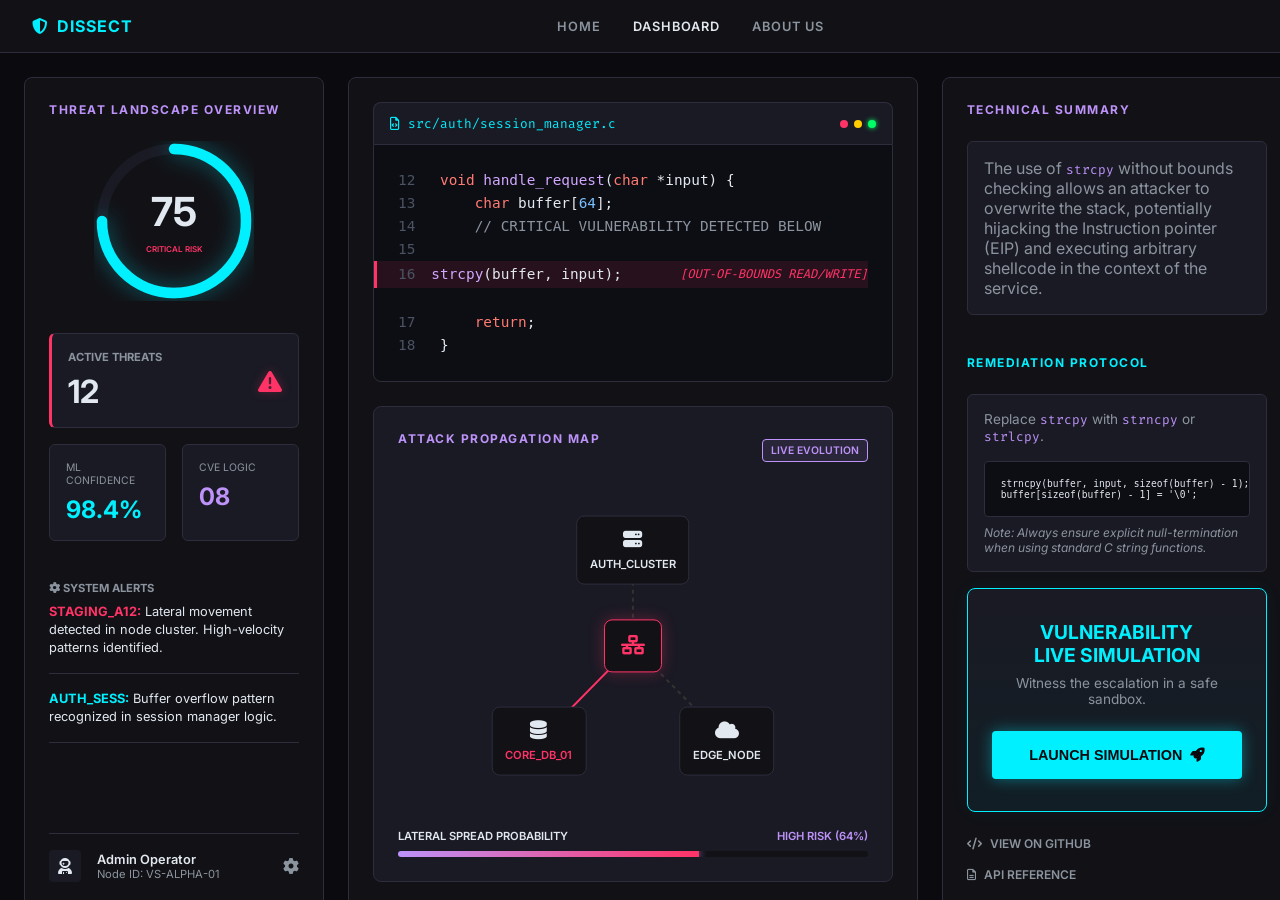
==== frontend/dashboard.html @ 40d9c66f "Add files via upload" ====
<!DOCTYPE html>
<html lang="en">
<head>
    <meta charset="UTF-8">
    <meta name="viewport" content="width=device-width, initial-scale=1.0">
    <title>Dissect Dashboard</title>
    <link href="https://fonts.googleapis.com/css2?family=Inter:wght@400;500;600;700&family=Fira+Code:wght@400;500&display=swap" rel="stylesheet">
    <link rel="stylesheet" href="https://cdnjs.cloudflare.com/ajax/libs/font-awesome/6.4.0/css/all.min.css">
    <link rel="stylesheet" href="stylesD.css">
</head>
<body>
    <nav class="topbar">
        <div class="brand">
            <i class="fa-solid fa-shield-halved brand-icon"></i>
            <span>DISSECT</span>
        </div>
        <ul class="nav-links">
            <li>HOME</li>
            <li class="active">DASHBOARD</li>
            <li>ABOUT US</li>
        </ul>
        <div class="top-status">
        </div>
    </nav>

    <main class="dashboard">
        
        <aside class="panel left-panel">
            <h2 class="panel-title">THREAT LANDSCAPE OVERVIEW</h2>
            
            <div class="gauge-container">
                <svg class="gauge-svg" viewBox="0 0 120 120">
                    <circle class="gauge-bg" cx="60" cy="60" r="54"></circle>
                    <circle class="gauge-progress" cx="60" cy="60" r="54"></circle>
                </svg>
                <div class="gauge-text">
                    <span class="gauge-number">75</span>
                    <span class="gauge-label">CRITICAL RISK</span>
                </div>
            </div>

            <div class="card active-threats">
                <div>
                    <h3 class="card-subtitle">ACTIVE THREATS</h3>
                    <div class="threat-count">12</div>
                </div>
                <i class="fa-solid fa-triangle-exclamation warning-icon"></i>
            </div>

            <div class="metrics-grid">
                <div class="metric-box">
                    <span class="metric-label">ML CONFIDENCE</span>
                    <span class="metric-value cyan-text">98.4%</span>
                </div>
                <div class="metric-box">
                    <span class="metric-label">CVE LOGIC</span>
                    <span class="metric-value purple-text">08</span>
                </div>
            </div>

            <div class="system-alerts">
                <h3 class="card-subtitle"><i class="fa-solid fa-gear"></i> SYSTEM ALERTS</h3>
                <div class="alert-item">
                    <span class="alert-tag red-text">STAGING_A12:</span> Lateral movement detected in node cluster. High-velocity patterns identified.
                </div>
                <div class="alert-item">
                    <span class="alert-tag cyan-text">AUTH_SESS:</span> Buffer overflow pattern recognized in session manager logic.
                </div>
            </div>

            <div class="user-profile">
                <div class="avatar"><i class="fa-solid fa-user-astronaut"></i></div>
                <div class="user-info">
                    <div class="user-role">Admin Operator</div>
                    <div class="user-node">Node ID: VS-ALPHA-01</div>
                </div>
                <i class="fa-solid fa-gear settings-icon"></i>
            </div>
        </aside>

        <section class="panel center-panel">
            <div class="code-header">
                <span class="file-path"><i class="fa-regular fa-file-code"></i> src/auth/session_manager.c</span>
                <div class="window-controls">
                    <span class="dot red-dot"></span>
                    <span class="dot yellow-dot"></span>
                    <span class="dot green-dot"></span>
                </div>
            </div>
            
            <div class="code-editor">
<pre><code><span class="line-num">12</span> <span class="keyword">void</span> <span class="function">handle_request</span>(<span class="keyword">char</span> *input) {
<span class="line-num">13</span>     <span class="keyword">char</span> buffer[<span class="number">64</span>];
<span class="line-num">14</span>     <span class="comment">// CRITICAL VULNERABILITY DETECTED BELOW</span>
<span class="line-num">15</span> 
<div class="code-highlight"><span class="line-num">16</span>     <span class="function">strcpy</span>(buffer, input);   <span class="error-tag">[OUT-OF-BOUNDS READ/WRITE]</span></div>
<span class="line-num">17</span>     <span class="keyword">return</span>;
<span class="line-num">18</span> }</code></pre>
            </div>

            <div class="attack-map-container">
                <div class="map-header">
                    <h2 class="panel-title">ATTACK PROPAGATION MAP</h2>
                    <span class="live-tag">LIVE EVOLUTION</span>
                </div>
                
                <div class="graph-viz">
                    <div class="node node-top">
                        <i class="fa-solid fa-server"></i>
                        <span>AUTH_CLUSTER</span>
                    </div>
                    <div class="node node-center compromised">
                        <i class="fa-solid fa-network-wired"></i>
                    </div>
                    <div class="node node-bottom-left">
                        <i class="fa-solid fa-database"></i>
                        <span class="red-text">CORE_DB_01</span>
                    </div>
                    <div class="node node-bottom-right">
                        <i class="fa-solid fa-cloud"></i>
                        <span>EDGE_NODE</span>
                    </div>
                    <svg class="graph-lines" width="100%" height="100%">
                        <line x1="50%" y1="20%" x2="50%" y2="50%" stroke="#333" stroke-width="2" stroke-dasharray="4"/>
                        <line x1="50%" y1="50%" x2="30%" y2="80%" stroke="#ff3366" stroke-width="2"/>
                        <line x1="50%" y1="50%" x2="70%" y2="80%" stroke="#333" stroke-width="2" stroke-dasharray="4"/>
                    </svg>
                </div>

                <div class="spread-probability">
                    <div class="spread-header">
                        <span>LATERAL SPREAD PROBABILITY</span>
                        <span class="purple-text">HIGH RISK (64%)</span>
                    </div>
                    <div class="progress-bar"><div class="progress-fill" style="width: 64%;"></div></div>
                </div>
            </div>
        </section>

        <aside class="panel right-panel">
            <h2 class="panel-title">TECHNICAL SUMMARY</h2>
            <div class="summary-card text-muted">
                The use of <span class="highlight-text">strcpy</span> without bounds checking allows an attacker to overwrite the stack, potentially hijacking the Instruction pointer (EIP) and executing arbitrary shellcode in the context of the service.
            </div>

            <h2 class="panel-title mt-4">REMEDIATION PROTOCOL</h2>
            <div class="remediation-card">
                <p class="text-muted text-sm">Replace <span class="highlight-text">strcpy</span> with <span class="highlight-text">strncpy</span> or <span class="highlight-text">strlcpy</span>.</p>
                <div class="snippet-box">
<pre><code><span class="function">strncpy</span>(buffer, input, <span class="keyword">sizeof</span>(buffer) - <span class="number">1</span>);
buffer[<span class="keyword">sizeof</span>(buffer) - <span class="number">1</span>] = <span class="string">'\0'</span>;</code></pre>
                </div>
                <p class="text-muted text-xs italic mt-2">Note: Always ensure explicit null-termination when using standard C string functions.</p>
            </div>

            <div class="simulation-card">
                <h3 class="sim-title">VULNERABILITY<br><span class="cyan-text">LIVE SIMULATION</span></h3>
                <p class="text-muted text-sm text-center">Witness the escalation in a safe sandbox.</p>
                <button class="launch-btn">LAUNCH SIMULATION <i class="fa-solid fa-rocket"></i></button>
            </div>

            <div class="footer-links">
                <a href="#"><i class="fa-solid fa-code"></i> VIEW ON GITHUB</a>
                <a href="#"><i class="fa-regular fa-file-lines"></i> API REFERENCE</a>
            </div>
        </aside>
    </main>
    <script src="scriptD.js"></script>
</body>
</html>
---- frontend/stylesD.css ----
:root {
    --bg-main: #0a0a0f;
    --bg-panel: #111116;
    --bg-card: #1a1a24;
    --cyan: #00f0ff;
    --cyan-glow: rgba(0, 240, 255, 0.4);
    --red: #ff3366;
    --red-glow: rgba(255, 51, 102, 0.3);
    --purple: #bd93f9;
    --text-main: #e2e8f0;
    --text-muted: #8b949e;
    --border-color: #2d2d3d;
}

* {
    margin: 0;
    padding: 0;
    box-sizing: border-box;
}

body {
    font-family: 'Inter', sans-serif;
    background-color: var(--bg-main);
    color: var(--text-main);
    height: 100vh;
    display: flex;
    flex-direction: column;
    overflow: hidden;
}

/* Typography Utilities */
.cyan-text { color: var(--cyan); }
.red-text { color: var(--red); }
.purple-text { color: var(--purple); }
.text-muted { color: var(--text-muted); }
.text-sm { font-size: 0.85rem; }
.text-xs { font-size: 0.75rem; }
.italic { font-style: italic; }
.mt-2 { margin-top: 0.5rem; }
.mt-4 { margin-top: 1.5rem; }
.text-center { text-align: center; }

/* Navigation Bar */
.topbar {
    display: flex;
    justify-content: space-between;
    align-items: center;
    padding: 1rem 2rem;
    background-color: var(--bg-panel);
    border-bottom: 1px solid var(--border-color);
}

.brand {
    font-weight: 700;
    letter-spacing: 1px;
    display: flex;
    align-items: center;
    gap: 0.5rem;
    color: var(--cyan);
}

.nav-links {
    display: flex;
    list-style: none;
    gap: 2rem;
    font-size: 0.8rem;
    font-weight: 600;
    letter-spacing: 1px;
}

.nav-links li {
    color: var(--text-muted);
    cursor: pointer;
    transition: color 0.3s;
}

.nav-links li.active, .nav-links li:hover {
    color: var(--text-main);
}

.top-status {
    display: flex;
    gap: 1rem;
    font-size: 0.75rem;
    font-weight: 600;
}

.status-badge, .version-badge {
    background-color: var(--bg-card);
    padding: 0.4rem 0.8rem;
    border-radius: 4px;
    display: flex;
    align-items: center;
    gap: 0.5rem;
    border: 1px solid var(--border-color);
}

.dot {
    width: 8px;
    height: 8px;
    border-radius: 50%;
    display: inline-block;
}
.green-dot { background-color: #00ff66; box-shadow: 0 0 5px #00ff66; }
.red-dot { background-color: var(--red); }
.yellow-dot { background-color: #ffcc00; }

/* Dashboard Layout */
.dashboard {
    display: grid;
    grid-template-columns: 300px 1fr 350px;
    gap: 1.5rem;
    padding: 1.5rem;
    flex-grow: 1;
    overflow-y: auto;
}

.panel {
    background-color: var(--bg-panel);
    border-radius: 8px;
    padding: 1.5rem;
    border: 1px solid var(--border-color);
    display: flex;
    flex-direction: column;
}

.panel-title {
    font-size: 0.75rem;
    font-weight: 700;
    letter-spacing: 1.5px;
    color: var(--purple);
    margin-bottom: 1.5rem;
}

.panel-title.mt-4 {
    color: var(--cyan);
}

/* LEFT PANEL: Gauge */
.gauge-container {
    position: relative;
    width: 160px;
    height: 160px;
    margin: 0 auto 2rem;
}

.gauge-svg {
    transform: rotate(-90deg);
    width: 100%;
    height: 100%;
}

.gauge-bg {
    fill: none;
    stroke: var(--bg-card);
    stroke-width: 8;
}

.gauge-progress {
    fill: none;
    stroke: var(--cyan);
    stroke-width: 8;
    stroke-dasharray: 339; /* 2 * PI * r */
    stroke-dashoffset: 85; /* Represents 75% */
    stroke-linecap: round;
    filter: drop-shadow(0 0 8px var(--cyan-glow));
    transition: stroke-dashoffset 1s ease-out;
}

.gauge-text {
    position: absolute;
    top: 50%;
    left: 50%;
    transform: translate(-50%, -50%);
    text-align: center;
}

.gauge-number {
    display: block;
    font-size: 2.5rem;
    font-weight: 700;
}

.gauge-label {
    font-size: 0.5rem;
    color: var(--red);
    padding: 2px 6px;
    border-radius: 3px;
    font-weight: 600;
}

/* Cards & Metrics */
.card, .metric-box, .summary-card, .remediation-card {
    background-color: var(--bg-card);
    border: 1px solid var(--border-color);
    border-radius: 6px;
    padding: 1rem;
    margin-bottom: 1rem;
}

.active-threats {
    display: flex;
    justify-content: space-between;
    align-items: center;
    border-left: 3px solid var(--red);
}

.card-subtitle {
    font-size: 0.7rem;
    color: var(--text-muted);
    margin-bottom: 0.5rem;
}

.threat-count {
    font-size: 2rem;
    font-weight: 700;
}

.warning-icon {
    font-size: 1.5rem;
    color: var(--red);
    filter: drop-shadow(0 0 5px var(--red-glow));
}

.metrics-grid {
    display: grid;
    grid-template-columns: 1fr 1fr;
    gap: 1rem;
    margin-bottom: 1.5rem;
}

.metric-label {
    display: block;
    font-size: 0.65rem;
    color: var(--text-muted);
    margin-bottom: 0.5rem;
}

.metric-value {
    font-size: 1.5rem;
    font-weight: 700;
}

.system-alerts .alert-item {
    font-size: 0.8rem;
    line-height: 1.4;
    margin-bottom: 1rem;
    padding-bottom: 1rem;
    border-bottom: 1px solid var(--border-color);
}

.alert-tag {
    font-weight: 700;
}

.user-profile {
    margin-top: auto;
    display: flex;
    align-items: center;
    gap: 1rem;
    padding-top: 1rem;
    border-top: 1px solid var(--border-color);
}

.avatar {
    width: 32px;
    height: 32px;
    background-color: var(--bg-card);
    border-radius: 4px;
    display: flex;
    align-items: center;
    justify-content: center;
}

.user-info .user-role { font-size: 0.8rem; font-weight: 600; }
.user-info .user-node { font-size: 0.7rem; color: var(--text-muted); }
.settings-icon { margin-left: auto; color: var(--text-muted); cursor: pointer; }

/* CENTER PANEL: Code & Map */
.code-header {
    background-color: var(--bg-card);
    padding: 0.75rem 1rem;
    border-radius: 8px 8px 0 0;
    border: 1px solid var(--border-color);
    border-bottom: none;
    display: flex;
    justify-content: space-between;
    align-items: center;
}

.file-path {
    font-family: 'Fira Code', monospace;
    font-size: 0.8rem;
    color: var(--cyan);
}

.window-controls {
    display: flex;
    gap: 6px;
}

.code-editor {
    background-color: #0d0d14;
    padding: 1.5rem;
    border-radius: 0 0 8px 8px;
    border: 1px solid var(--border-color);
    font-family: 'Fira Code', monospace;
    font-size: 0.9rem;
    line-height: 1.6;
    overflow-x: auto;
    margin-bottom: 1.5rem;
}

.code-editor .keyword { color: #ff7b72; }
.code-editor .function { color: #d2a8ff; }
.code-editor .string { color: #a5d6ff; }
.code-editor .number { color: #79c0ff; }
.code-editor .comment { color: var(--text-muted); }
.code-editor .line-num { color: #4b5363; margin-right: 1rem; user-select: none; }

.code-highlight {
    background-color: rgba(255, 51, 102, 0.1);
    border-left: 3px solid var(--red);
    padding: 2px 0;
    margin-left: -1.5rem;
    padding-left: calc(1.5rem - 3px);
    display: flex;
    align-items: center;
}

.error-tag {
    color: var(--red);
    font-size: 0.75rem;
    margin-left: 2rem;
    font-style: italic;
}

/* Map Section */
.attack-map-container {
    background-color: var(--bg-card);
    border: 1px solid var(--border-color);
    border-radius: 8px;
    padding: 1.5rem;
    flex-grow: 1;
    display: flex;
    flex-direction: column;
}

.map-header {
    display: flex;
    justify-content: space-between;
    align-items: center;
    margin-bottom: 1rem;
}

.live-tag {
    font-size: 0.65rem;
    background-color: rgba(189, 147, 249, 0.1);
    color: var(--purple);
    padding: 4px 8px;
    border-radius: 4px;
    border: 1px solid var(--purple);
    font-weight: 600;
}

.graph-viz {
    position: relative;
    flex-grow: 1;
    min-height: 250px;
}

.graph-lines {
    position: absolute;
    top: 0;
    left: 0;
    z-index: 1;
}

.node {
    position: absolute;
    z-index: 2;
    background-color: var(--bg-panel);
    border: 1px solid var(--border-color);
    padding: 0.8rem;
    border-radius: 8px;
    display: flex;
    flex-direction: column;
    align-items: center;
    gap: 0.5rem;
    font-size: 0.7rem;
    font-weight: 600;
    transform: translate(-50%, -50%);
}

.node i { font-size: 1.2rem; }
.node-top { top: 20%; left: 50%; }
.node-center { 
    top: 50%; left: 50%; 
    border-color: var(--red); 
    box-shadow: 0 0 15px var(--red-glow);
    padding: 1rem;
}
.node-center i { color: var(--red); }
.node-bottom-left { top: 80%; left: 30%; }
.node-bottom-right { top: 80%; left: 70%; }

.spread-probability {
    margin-top: 1.5rem;
}

.spread-header {
    display: flex;
    justify-content: space-between;
    font-size: 0.7rem;
    font-weight: 600;
    margin-bottom: 0.5rem;
}

.progress-bar {
    height: 6px;
    background-color: var(--bg-panel);
    border-radius: 3px;
    overflow: hidden;
}

.progress-fill {
    height: 100%;
    background: linear-gradient(90deg, var(--purple), var(--red));
    box-shadow: 0 0 8px var(--purple);
}

/* RIGHT PANEL */
.highlight-text {
    font-family: 'Fira Code', monospace;
    color: var(--purple);

    font-size: 0.8rem;
}

.snippet-box {
    background-color: #0d0d14;
    padding: 1rem;
    border-radius: 4px;
    font-family: 'Fira Code', monospace;
    font-size: 0.6rem;
    margin-top: 1rem;
    border: 1px solid var(--border-color);
}

.simulation-card {
    background: linear-gradient(180deg, var(--bg-card) 0%, #111e25 100%);
    border: 1px solid var(--cyan);
    border-radius: 8px;
    padding: 2rem 1.5rem;
    text-align: center;
    margin-top: auto;
    box-shadow: 0 0 20px rgba(0, 240, 255, 0.05);
}

.sim-title {
    font-size: 1.2rem;
    color: var(--cyan);
    font-weight: 700;
    margin-bottom: 0.5rem;
    line-height: 1.2;
}

.launch-btn {
    width: 100%;
    background-color: var(--cyan);
    color: var(--bg-main);
    border: none;
    padding: 1rem;
    border-radius: 4px;
    font-weight: 700;
    font-size: 0.9rem;
    cursor: pointer;
    margin-top: 1.5rem;
    transition: all 0.3s;
    box-shadow: 0 0 15px var(--cyan-glow);
    display: flex;
    justify-content: center;
    align-items: center;
    gap: 0.5rem;
}

.launch-btn:hover {
    background-color: #fff;
    box-shadow: 0 0 25px var(--cyan);
}

.footer-links {
    display: flex;
    flex-direction: column;
    gap: 1rem;
    margin-top: 1.5rem;
}

.footer-links a {
    color: var(--text-muted);
    text-decoration: none;
    font-size: 0.75rem;
    font-weight: 600;
    display: flex;
    align-items: center;
    gap: 0.5rem;
    transition: color 0.3s;
}

.footer-links a:hover {
    color: var(--text-main);
}
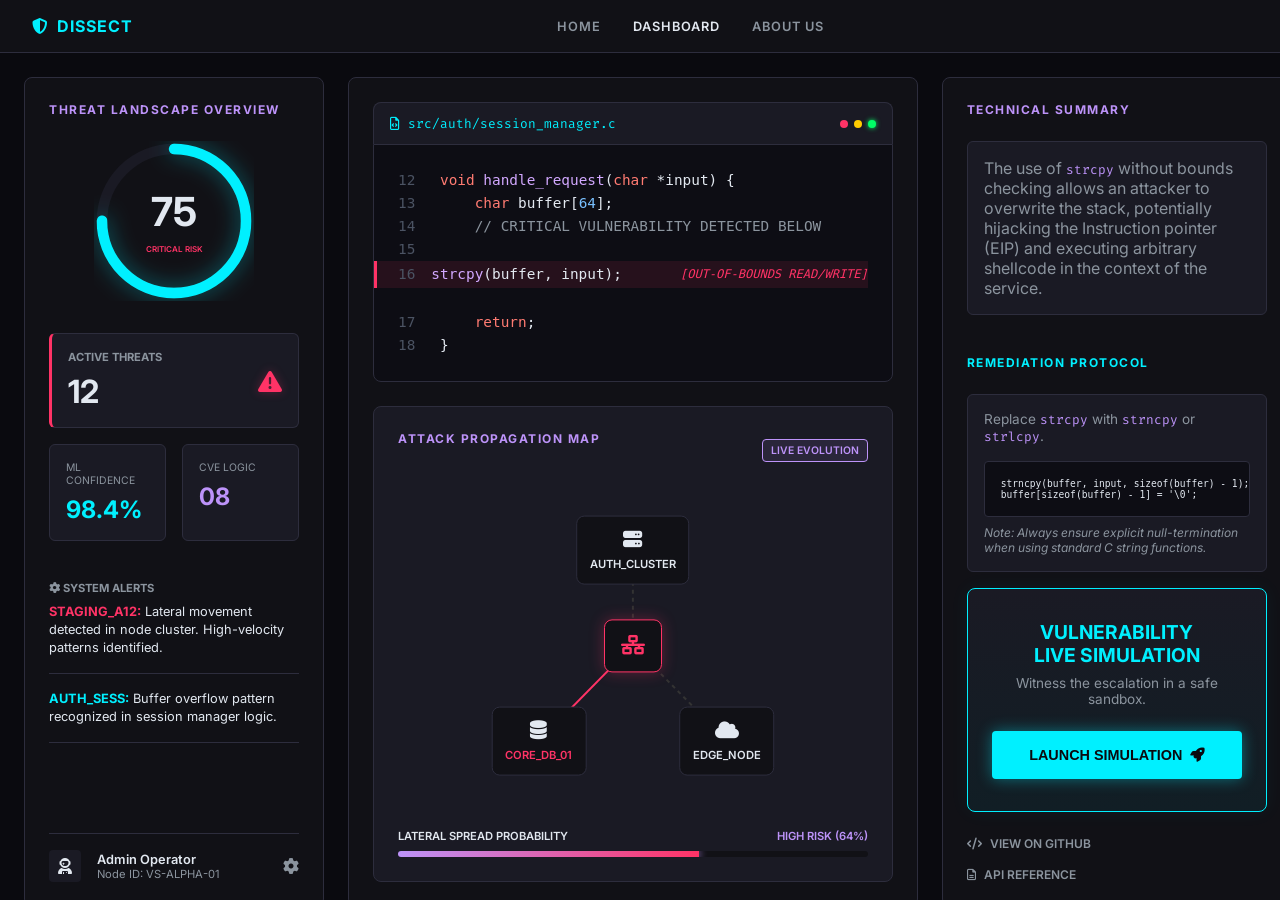
==== commit 43e575b8: "added reports page and navigation" ====
--- a/frontend/dashboard.html
+++ b/frontend/dashboard.html
@@ -15,9 +15,9 @@
             <span>DISSECT</span>
         </div>
         <ul class="nav-links">
-            <li>HOME</li>
+            <li><a href="index.html">HOME</a></li>
             <li class="active">DASHBOARD</li>
-            <li>ABOUT US</li>
+            <li><a href="#">ABOUT US</a></li>
         </ul>
         <div class="top-status">
         </div>
--- a/frontend/stylesD.css
+++ b/frontend/stylesD.css
@@ -74,8 +74,17 @@
     transition: color 0.3s;
 }
 
+.nav-links li a {
+    color: inherit;
+    text-decoration: none;
+}
+
 .nav-links li.active, .nav-links li:hover {
     color: var(--text-main);
+}
+
+.nav-links li.active a {
+    color: inherit;
 }
 
 .top-status {
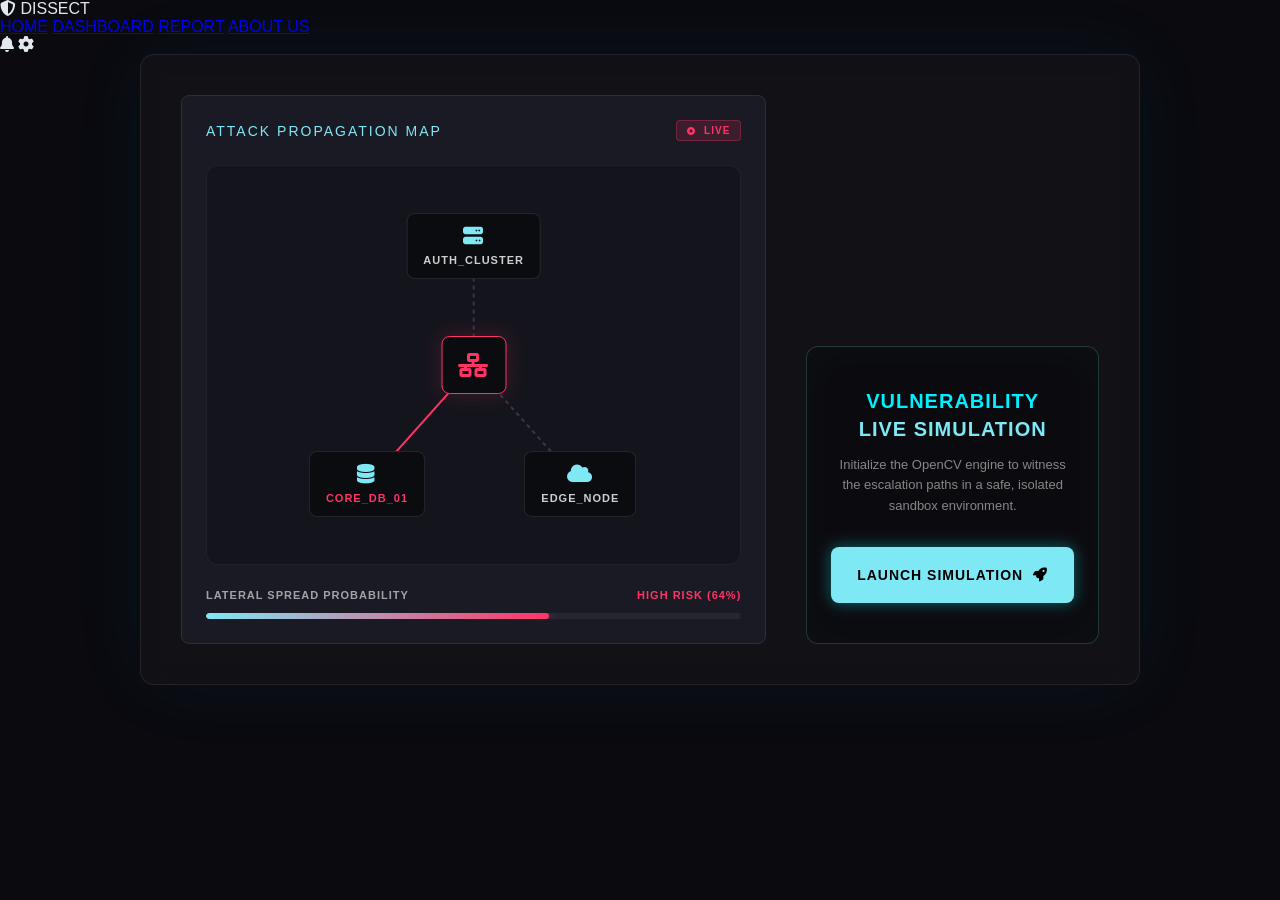
==== commit c6c57d8b: "Update dashboard.html" ====
--- a/frontend/dashboard.html
+++ b/frontend/dashboard.html
@@ -1,4 +1,294 @@
 <!DOCTYPE html>
+<html lang="en">
+<head>
+    <meta charset="UTF-8">
+    <meta name="viewport" content="width=device-width, initial-scale=1.0">
+    <title>Dissect - Live Simulation</title>
+    <link href="https://fonts.googleapis.com/css2?family=Space+Grotesk:wght@400;500;600;700&family=Fira+Code:wght@400;500&display=swap" rel="stylesheet">
+    <link rel="stylesheet" href="https://cdnjs.cloudflare.com/ajax/libs/font-awesome/6.4.0/css/all.min.css">
+    <link rel="stylesheet" href="stylesD.css">
+    
+    <style>
+        /* --- Simulation Page Specific Layout --- */
+        .sim-wrapper {
+            display: grid;
+            grid-template-columns: 2fr 1fr;
+            gap: 40px;
+            width: 1000px;
+            max-width: 95%;
+            margin: 0 auto;
+            /* Reusing your glassmorphism from scan-card */
+            padding: 40px;
+            border-radius: 14px;
+            background: rgba(255, 255, 255, 0.03);
+            border: 1px solid rgba(255, 255, 255, 0.08);
+            backdrop-filter: blur(12px);
+            -webkit-backdrop-filter: blur(12px);
+            box-shadow: 0 0 80px rgba(0,200,255,0.06);
+            animation: slideUp 0.8s cubic-bezier(0.16, 1, 0.3, 1) forwards;
+        }
+
+        .section-header {
+            font-size: 14px;
+            letter-spacing: 2px;
+            text-transform: uppercase;
+            color: #7ee8f5;
+            margin-bottom: 24px;
+            display: flex;
+            justify-content: space-between;
+            align-items: center;
+        }
+
+        .live-tag {
+            font-size: 10px;
+            background: rgba(255, 51, 102, 0.15);
+            color: #ff3366;
+            padding: 4px 10px;
+            border-radius: 4px;
+            border: 1px solid rgba(255, 51, 102, 0.3);
+            font-weight: 600;
+            letter-spacing: 1px;
+            animation: pulse 2s infinite;
+        }
+
+        /* --- Attack Map Graph --- */
+        .graph-viz {
+            position: relative;
+            min-height: 400px;
+            background: rgba(0, 0, 0, 0.2);
+            border-radius: 12px;
+            border: 1px solid rgba(255, 255, 255, 0.05);
+            overflow: hidden;
+        }
+
+        .graph-lines {
+            position: absolute;
+            top: 0;
+            left: 0;
+            z-index: 1;
+            width: 100%;
+            height: 100%;
+        }
+
+        .node {
+            position: absolute;
+            z-index: 2;
+            background: #0a0c10;
+            border: 1px solid rgba(255, 255, 255, 0.1);
+            padding: 12px 16px;
+            border-radius: 8px;
+            display: flex;
+            flex-direction: column;
+            align-items: center;
+            gap: 8px;
+            font-size: 11px;
+            font-weight: 600;
+            letter-spacing: 1px;
+            color: rgba(255, 255, 255, 0.8);
+            transform: translate(-50%, -50%);
+            transition: transform 0.3s ease, border-color 0.3s ease;
+        }
+
+        .node:hover {
+            transform: translate(-50%, -50%) scale(1.05);
+            border-color: #7ee8f5;
+        }
+
+        .node i { font-size: 20px; color: #7ee8f5; }
+        
+        /* Node Positions */
+        .node-top { top: 20%; left: 50%; }
+        .node-center { 
+            top: 50%; left: 50%; 
+            border-color: #ff3366; 
+            box-shadow: 0 0 20px rgba(255, 51, 102, 0.2);
+            padding: 16px;
+        }
+        .node-center i { color: #ff3366; font-size: 24px; }
+        .node-bottom-left { top: 80%; left: 30%; }
+        .node-bottom-right { top: 80%; left: 70%; }
+        .compromised-text { color: #ff3366; }
+
+        /* --- Lateral Spread Bar --- */
+        .spread-probability {
+            margin-top: 24px;
+        }
+
+        .spread-header {
+            display: flex;
+            justify-content: space-between;
+            font-size: 11px;
+            font-weight: 600;
+            letter-spacing: 1px;
+            margin-bottom: 12px;
+            color: rgba(255, 255, 255, 0.6);
+        }
+
+        .high-risk-text { color: #ff3366; }
+
+        .progress-bar {
+            height: 6px;
+            background: rgba(255, 255, 255, 0.05);
+            border-radius: 999px;
+            overflow: hidden;
+        }
+
+        .progress-fill {
+            height: 100%;
+            background: linear-gradient(90deg, #7ee8f5, #ff3366);
+            box-shadow: 0 0 10px rgba(255, 51, 102, 0.5);
+            border-radius: 999px;
+        }
+
+        /* --- Right Column Controls --- */
+        .sim-controls {
+            display: flex;
+            flex-direction: column;
+            justify-content: center;
+            gap: 20px;
+        }
+
+        .simulation-card {
+            background: rgba(0, 0, 0, 0.3);
+            border: 1px solid rgba(126, 232, 245, 0.2);
+            border-radius: 12px;
+            padding: 40px 24px;
+            text-align: center;
+            box-shadow: inset 0 0 40px rgba(126, 232, 245, 0.02);
+        }
+
+        .sim-title {
+            font-size: 20px;
+            font-weight: 700;
+            margin-bottom: 12px;
+            line-height: 1.4;
+            letter-spacing: 1px;
+        }
+
+        .cyan-text { color: #7ee8f5; }
+        .sim-desc {
+            color: rgba(255, 255, 255, 0.5);
+            font-size: 13px;
+            margin-bottom: 30px;
+            line-height: 1.6;
+        }
+
+        /* Matches your scan-btn exactly */
+        .launch-btn {
+            width: 100%;
+            height: 56px;
+            background: #7ee8f5;
+            color: black;
+            border: none;
+            border-radius: 8px;
+            font-family: inherit;
+            font-weight: 600;
+            font-size: 14px;
+            letter-spacing: 1px;
+            cursor: pointer;
+            transition: all 0.3s ease;
+            display: flex;
+            justify-content: center;
+            align-items: center;
+            gap: 10px;
+        }
+
+        .launch-btn:hover {
+            transform: scale(1.03);
+            box-shadow: 0 0 20px rgba(126, 232, 245, 0.45);
+            background: #ffffff;
+        }
+
+        @keyframes pulse {
+            0% { opacity: 1; }
+            50% { opacity: 0.6; }
+            100% { opacity: 1; }
+        }
+
+        /* Responsive Layout for smaller screens */
+        @media (max-width: 900px) {
+            .sim-wrapper {
+                grid-template-columns: 1fr;
+            }
+        }
+    </style>
+</head>
+<body class="fade-in">
+    <nav class="navbar">
+        <div class="logo">
+            <i class="fa-solid fa-shield-halved brand-icon"></i>
+            <span>DISSECT</span>
+        </div>
+        <div class="nav-center">
+            <a href="index.html" class="nav-link">HOME</a>
+            <a href="dashboard.html" class="nav-link active">DASHBOARD</a>
+            <a href="report.html" class="nav-link">REPORT</a>
+            <a href="#" class="nav-link">ABOUT US</a>
+        </div>
+        <div class="nav-right">
+            <i class="fa-solid fa-bell nav-icon"></i>
+            <i class="fa-solid fa-gear nav-icon"></i>
+        </div>
+    </nav>
+
+    <main class="main-content">
+        
+        <div class="sim-wrapper">
+            <div class="attack-map-container">
+                <div class="section-header">
+                    <span>ATTACK PROPAGATION MAP</span>
+                    <span class="live-tag"><i class="fa-solid fa-circle-dot" style="font-size: 8px; margin-right: 4px;"></i> LIVE</span>
+                </div>
+                
+                <div class="graph-viz">
+                    <div class="node node-top">
+                        <i class="fa-solid fa-server"></i>
+                        <span>AUTH_CLUSTER</span>
+                    </div>
+                    <div class="node node-center compromised">
+                        <i class="fa-solid fa-network-wired"></i>
+                    </div>
+                    <div class="node node-bottom-left">
+                        <i class="fa-solid fa-database"></i>
+                        <span class="compromised-text">CORE_DB_01</span>
+                    </div>
+                    <div class="node node-bottom-right">
+                        <i class="fa-solid fa-cloud"></i>
+                        <span>EDGE_NODE</span>
+                    </div>
+                    
+                    <svg class="graph-lines">
+                        <line x1="50%" y1="20%" x2="50%" y2="50%" stroke="rgba(255,255,255,0.15)" stroke-width="2" stroke-dasharray="4"/>
+                        <line x1="50%" y1="50%" x2="30%" y2="80%" stroke="#ff3366" stroke-width="2"/>
+                        <line x1="50%" y1="50%" x2="70%" y2="80%" stroke="rgba(255,255,255,0.15)" stroke-width="2" stroke-dasharray="4"/>
+                    </svg>
+                </div>
+
+                <div class="spread-probability">
+                    <div class="spread-header">
+                        <span>LATERAL SPREAD PROBABILITY</span>
+                        <span class="high-risk-text">HIGH RISK (64%)</span>
+                    </div>
+                    <div class="progress-bar">
+                        <div class="progress-fill" style="width: 64%;"></div>
+                    </div>
+                </div>
+            </div>
+
+            <div class="sim-controls">
+                <div class="simulation-card">
+                    <h3 class="sim-title">VULNERABILITY<br><span class="cyan-text">LIVE SIMULATION</span></h3>
+                    <p class="sim-desc">Initialize the OpenCV engine to witness the escalation paths in a safe, isolated sandbox environment.</p>
+                    <button class="launch-btn">LAUNCH SIMULATION <i class="fa-solid fa-rocket"></i></button>
+                </div>
+            </div>
+        </div>
+
+    </main>
+</body>
+</html>
+
+<!-- <!DOCTYPE html>
 <html lang="en">
 <head>
     <meta charset="UTF-8">
@@ -9,17 +299,18 @@
     <link rel="stylesheet" href="stylesD.css">
 </head>
 <body>
-    <nav class="topbar">
-        <div class="brand">
+    <nav class="navbar">
+        <div class="logo">
             <i class="fa-solid fa-shield-halved brand-icon"></i>
             <span>DISSECT</span>
         </div>
-        <ul class="nav-links">
-            <li><a href="index.html">HOME</a></li>
-            <li class="active">DASHBOARD</li>
-            <li><a href="#">ABOUT US</a></li>
-        </ul>
-        <div class="top-status">
+        <div class="nav-center">
+            <a href="index.html" class="nav-link">HOME</a>
+            <a href="#" class="nav-link active">DASHBOARD</a>
+            <a href="report.html" class="nav-link">REPORT PAGE</a>
+            <a href="#" class="nav-link">ABOUT US</a>
+        </div>
+        <div class="nav-right">
         </div>
     </nav>
 
@@ -167,4 +458,4 @@
     </main>
     <script src="scriptD.js"></script>
 </body>
-</html>+</html> -->
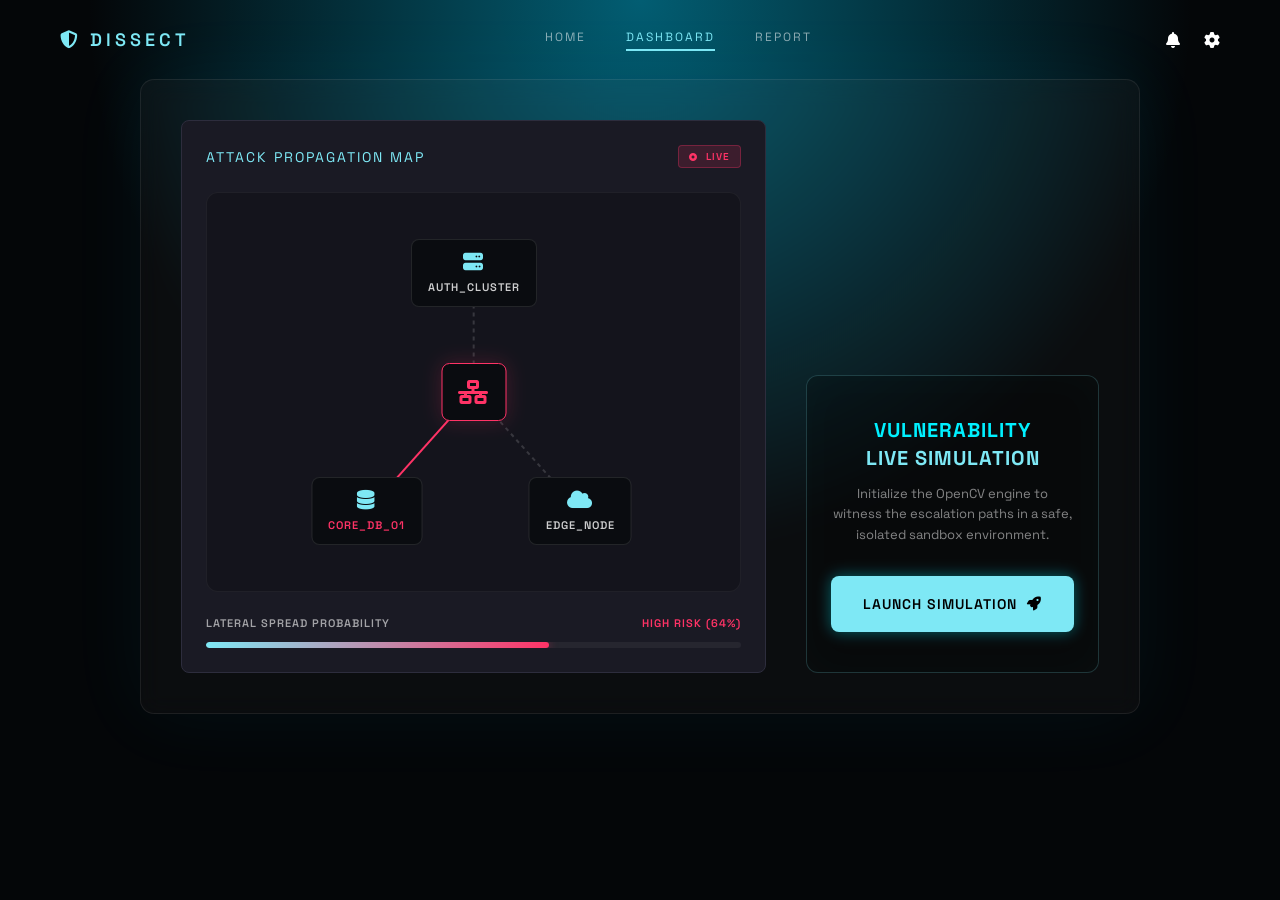
==== commit 4f0e7a1d: "Update dashboard.html" ====
--- a/frontend/dashboard.html
+++ b/frontend/dashboard.html
@@ -223,7 +223,6 @@
             <a href="index.html" class="nav-link">HOME</a>
             <a href="dashboard.html" class="nav-link active">DASHBOARD</a>
             <a href="report.html" class="nav-link">REPORT</a>
-            <a href="#" class="nav-link">ABOUT US</a>
         </div>
         <div class="nav-right">
             <i class="fa-solid fa-bell nav-icon"></i>
--- a/frontend/stylesD.css
+++ b/frontend/stylesD.css
@@ -19,13 +19,16 @@
 }
 
 body {
-    font-family: 'Inter', sans-serif;
-    background-color: var(--bg-main);
-    color: var(--text-main);
-    height: 100vh;
+    font-family: "Space Grotesk", sans-serif;
+    background: radial-gradient(circle at 50% 0%, rgba(0,180,220,0.5), transparent 50%), #040608;
+    color: white;
+    min-height: 100vh;
     display: flex;
     flex-direction: column;
-    overflow: hidden;
+    -webkit-font-smoothing: antialiased;
+    -moz-osx-font-smoothing: grayscale;
+    opacity: 1;
+    transition: opacity 0.35s ease;
 }
 
 /* Typography Utilities */
@@ -41,42 +44,51 @@
 .text-center { text-align: center; }
 
 /* Navigation Bar */
-.topbar {
+.navbar {
     display: flex;
     justify-content: space-between;
     align-items: center;
-    padding: 1rem 2rem;
-    background-color: var(--bg-panel);
-    border-bottom: 1px solid var(--border-color);
-}
-
-.brand {
-    font-weight: 700;
-    letter-spacing: 1px;
+    padding: 28px 60px;
+}
+
+.logo {
+    font-weight: 600;
+    letter-spacing: 4px;
+    color: #7ee8f5;
+    font-size: 18px;
     display: flex;
     align-items: center;
     gap: 0.5rem;
-    color: var(--cyan);
-}
-
-.nav-links {
-    display: flex;
-    list-style: none;
-    gap: 2rem;
-    font-size: 0.8rem;
-    font-weight: 600;
-    letter-spacing: 1px;
-}
-
-.nav-links li {
-    color: var(--text-muted);
-    cursor: pointer;
-    transition: color 0.3s;
-}
-
-.nav-links li a {
-    color: inherit;
+}
+
+.nav-center {
+    display: flex;
+    gap: 40px;
+}
+
+.nav-link {
+    font-size: 12px;
+    text-transform: uppercase;
+    letter-spacing: 2px;
     text-decoration: none;
+    color: rgba(255, 255, 255, 0.55);
+    padding-bottom: 4px;
+    transition: color 0.3s ease;
+}
+
+.nav-link:hover {
+    color: white;
+}
+
+.nav-link.active {
+    color: #7ee8f5;
+    border-bottom: 2px solid #7ee8f5;
+}
+
+.nav-right {
+    display: flex;
+    gap: 24px;
+    align-items: center;
 }
 
 .nav-links li.active, .nav-links li:hover {
@@ -518,4 +530,4 @@
 
 .footer-links a:hover {
     color: var(--text-main);
-}+}
--- a/frontend/stylesD.css
+++ b/frontend/stylesD.css
@@ -19,13 +19,16 @@
 }
 
 body {
-    font-family: 'Inter', sans-serif;
-    background-color: var(--bg-main);
-    color: var(--text-main);
-    height: 100vh;
+    font-family: "Space Grotesk", sans-serif;
+    background: radial-gradient(circle at 50% 0%, rgba(0,180,220,0.5), transparent 50%), #040608;
+    color: white;
+    min-height: 100vh;
     display: flex;
     flex-direction: column;
-    overflow: hidden;
+    -webkit-font-smoothing: antialiased;
+    -moz-osx-font-smoothing: grayscale;
+    opacity: 1;
+    transition: opacity 0.35s ease;
 }
 
 /* Typography Utilities */
@@ -41,42 +44,51 @@
 .text-center { text-align: center; }
 
 /* Navigation Bar */
-.topbar {
+.navbar {
     display: flex;
     justify-content: space-between;
     align-items: center;
-    padding: 1rem 2rem;
-    background-color: var(--bg-panel);
-    border-bottom: 1px solid var(--border-color);
-}
-
-.brand {
-    font-weight: 700;
-    letter-spacing: 1px;
+    padding: 28px 60px;
+}
+
+.logo {
+    font-weight: 600;
+    letter-spacing: 4px;
+    color: #7ee8f5;
+    font-size: 18px;
     display: flex;
     align-items: center;
     gap: 0.5rem;
-    color: var(--cyan);
-}
-
-.nav-links {
-    display: flex;
-    list-style: none;
-    gap: 2rem;
-    font-size: 0.8rem;
-    font-weight: 600;
-    letter-spacing: 1px;
-}
-
-.nav-links li {
-    color: var(--text-muted);
-    cursor: pointer;
-    transition: color 0.3s;
-}
-
-.nav-links li a {
-    color: inherit;
+}
+
+.nav-center {
+    display: flex;
+    gap: 40px;
+}
+
+.nav-link {
+    font-size: 12px;
+    text-transform: uppercase;
+    letter-spacing: 2px;
     text-decoration: none;
+    color: rgba(255, 255, 255, 0.55);
+    padding-bottom: 4px;
+    transition: color 0.3s ease;
+}
+
+.nav-link:hover {
+    color: white;
+}
+
+.nav-link.active {
+    color: #7ee8f5;
+    border-bottom: 2px solid #7ee8f5;
+}
+
+.nav-right {
+    display: flex;
+    gap: 24px;
+    align-items: center;
 }
 
 .nav-links li.active, .nav-links li:hover {
@@ -518,4 +530,4 @@
 
 .footer-links a:hover {
     color: var(--text-main);
-}+}
